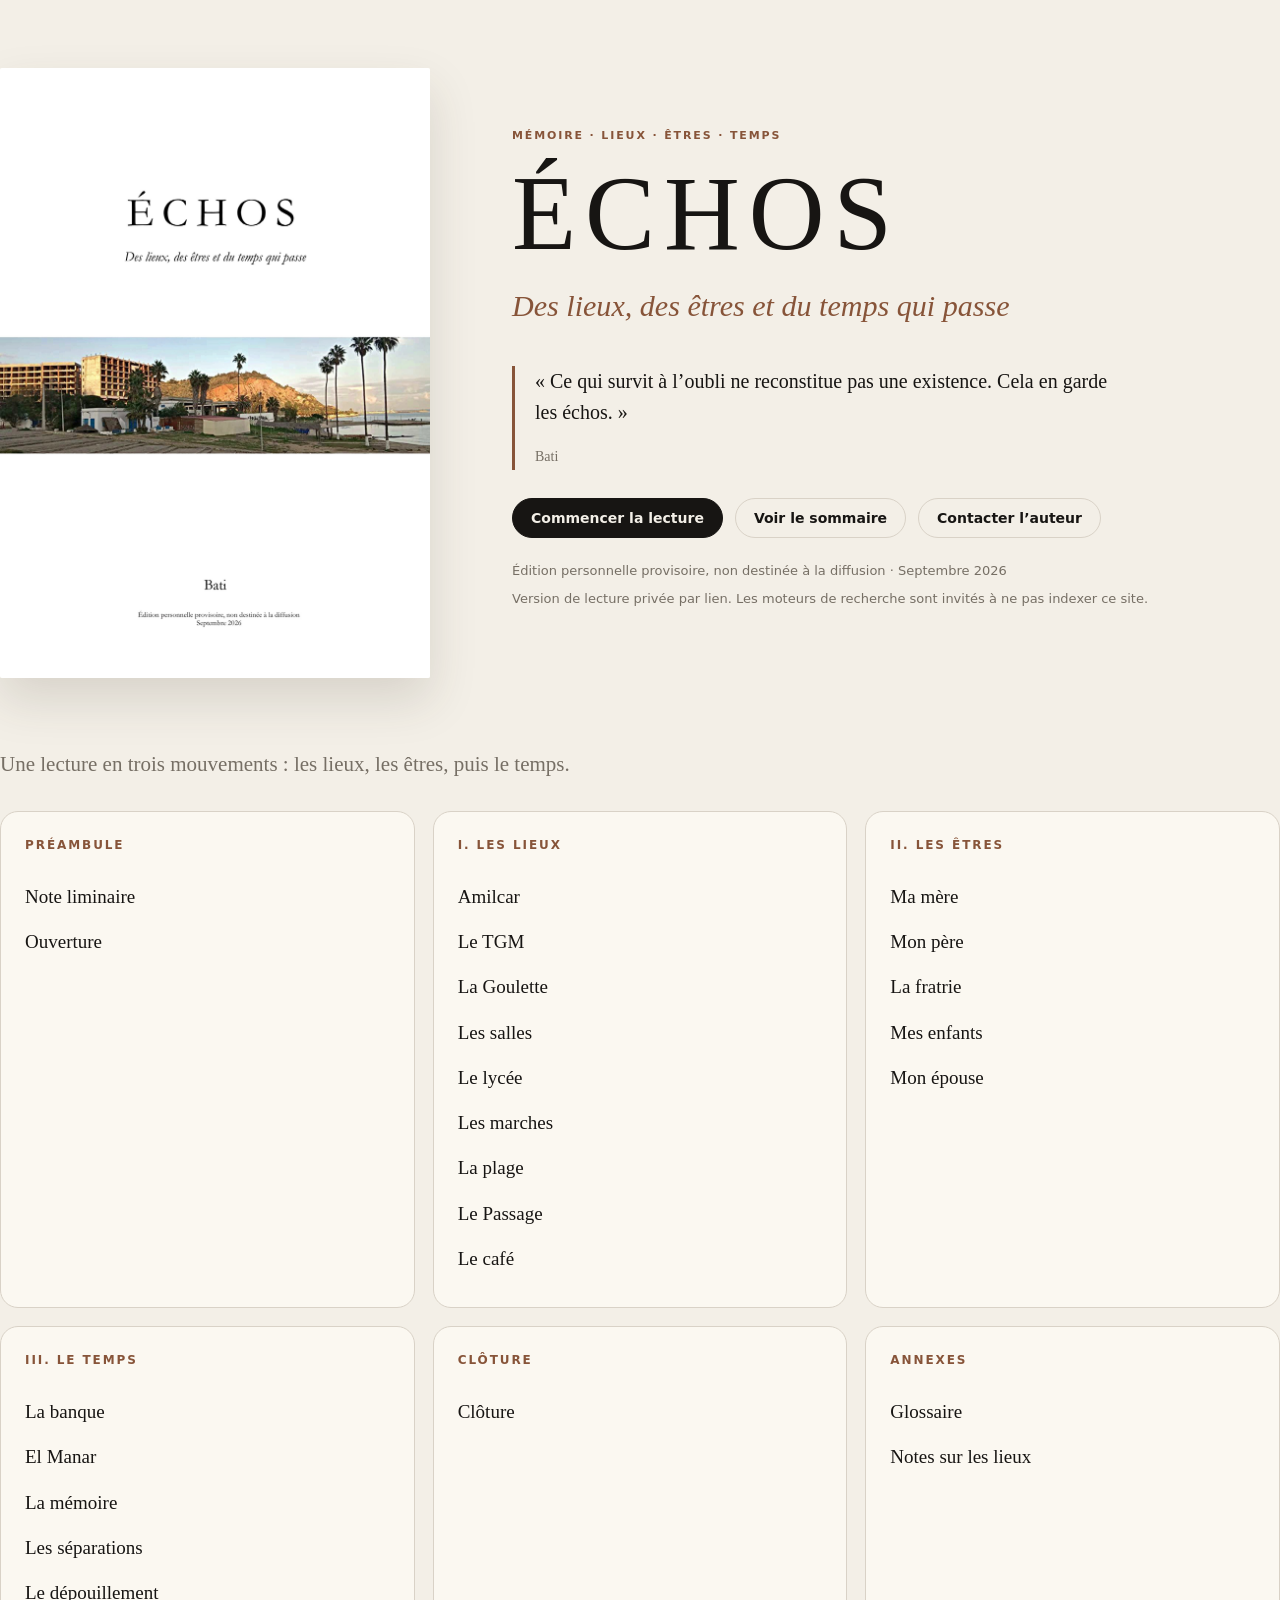
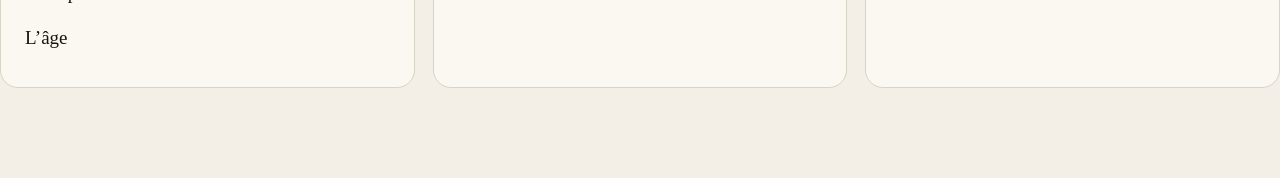
==== index.html @ 73d25e10 "Update index.html" ====
<!doctype html>
<html lang="fr">
<head>
  <meta charset="utf-8">
  <meta name="viewport" content="width=device-width,initial-scale=1">
  <meta name="description" content="ÉCHOS — Des lieux, des êtres et du temps qui passe.">
  <meta name="theme-color" content="#f3efe6">
  <title>ÉCHOS — Des lieux, des êtres et du temps qui passe</title>
  <link rel="stylesheet" href="style.css">
</head>
<body>
  <header class="topbar">
    <button id="menuBtn" class="menu-button" aria-label="Ouvrir le sommaire"><span>☰</span></button>
    <button id="brandBtn" class="brand" aria-label="Retour à l’accueil">
      <span class="brand-mark">É</span>
      <span class="brand-word">ÉCHOS</span>
    </button>
    <div class="current-title" id="currentTitle">ÉCHOS</div>
    <div class="top-actions">
      <button id="searchBtn" class="tool-btn" title="Rechercher" aria-label="Rechercher">⌕</button>
      <button id="themeBtn" class="tool-btn" title="Changer de thème" aria-label="Changer de thème">◐</button>
      <button id="textMinus" class="tool-btn" title="Réduire le texte" aria-label="Réduire le texte">A−</button>
      <button id="textPlus" class="tool-btn" title="Agrandir le texte" aria-label="Agrandir le texte">A+</button>
    </div>
  </header>

  <div class="progress"><div id="progressBar"></div></div>

  <aside id="sidebar" class="sidebar" aria-label="Sommaire">
    <div class="sidebar-head">
      <div>
        <div class="eyebrow">LECTURE</div>
        <h2>Sommaire</h2>
      </div>
      <button id="closeMenu" class="icon-btn" aria-label="Fermer le sommaire">×</button>
    </div>
    <div id="toc" class="toc"></div>
    <div class="sidebar-foot">Édition personnelle provisoire<br>Septembre 2026</div>
  </aside>
  <div id="backdrop" class="backdrop hidden"></div>

  <main id="app" class="app-shell">
    <section id="homeView" class="home-view">
      <div class="hero">
        <div class="hero-cover-wrap">
          <img src="assets/cover.jpg" class="hero-cover" alt="Couverture originale d’ÉCHOS, avec les palmiers d’Amilcar et l’ancien hôtel">
        </div>
        <div class="hero-copy">
          <div class="eyebrow">MÉMOIRE · LIEUX · ÊTRES · TEMPS</div>
          <h1>ÉCHOS</h1>
          <div class="subtitle">Des lieux, des êtres et du temps qui passe</div>
          <div class="quote"><span class="quote-bar"></span><div><p id="heroQuote"></p><div class="quote-author">Bati</div></div></div>

          <div class="home-actions">
            <button id="resumeBtn" class="primary-btn">Commencer la lecture</button>
            <button id="tocHomeBtn" class="secondary-btn">Voir le sommaire</button>
            <button class="secondary-btn" onclick="window.location.href='contact.html'">Contacter l’auteur</button>
          </div>

          <p class="edition-note">Édition personnelle provisoire, non destinée à la diffusion · Septembre 2026</p>
          <p class="privacy-note">Version de lecture privée par lien. Les moteurs de recherche sont invités à ne pas indexer ce site.</p>
        </div>
      </div>

      <section class="toc-grid-section">
        <div class="toc-grid-lede">Une lecture en trois mouvements : les lieux, les êtres, puis le temps.</div>
        <div id="tocGrid" class="toc-grid"></div>
      </section>
    </section>

    <section id="chapterView" class="chapter-view hidden">
      <div class="chapter-column">
        <div class="section-label" id="chapterSection"></div>
        <h1 id="chapterTitle"></h1>
        <div class="reading-meta" id="chapterMeta"></div>
        <article id="chapterText" class="chapter-text"></article>
        <div class="chapter-nav">
          <button id="prevBtn" class="nav-card"><span class="nav-label">← PRÉCÉDENT</span><strong id="prevTitle">—</strong></button>
          <button id="nextBtn" class="nav-card nav-card-next"><span class="nav-label">SUIVANT →</span><strong id="nextTitle">—</strong></button>
        </div>
        <footer class="reader-footer">ÉCHOS · Bati · Septembre 2026</footer>
      </div>
    </section>

    <section id="searchView" class="search-view hidden">
      <div class="chapter-column narrow">
        <div class="section-label">RECHERCHE</div>
        <h1>Dans le manuscrit</h1>
        <input id="searchInput" class="search-input" type="search" placeholder="Chercher un mot ou une expression…" autocomplete="off">
        <div id="searchCount" class="search-count"></div>
        <div id="searchResults" class="search-results"></div>
      </div>
    </section>
  </main>

  <script src="app.js"></script>
</body>
</html>
---- style.css ----
:root{
  --bg:#f3efe7;
  --paper:#fbf8f1;
  --paper-2:#f8f5ee;
  --text:#171513;
  --muted:#766f65;
  --line:#d9d2c7;
  --soft:#e8e1d7;
  --accent:#875439;
  --max:1605px;
  --reader:850px;
  --size:20px;
}
html[data-theme="sepia"]{
  --bg:#eee2cf; --paper:#faf0de; --paper-2:#f5ead8; --text:#30261d; --muted:#736253; --line:#d7c4ad; --soft:#e8d9c2; --accent:#875439;
}
html[data-theme="dark"]{
  --bg:#11100f; --paper:#171615; --paper-2:#1b1918; --text:#eee8df; --muted:#aaa197; --line:#393531; --soft:#2b2825; --accent:#c78f68;
}
*{box-sizing:border-box}
html{scroll-behavior:smooth}
body{margin:0;background:var(--bg);color:var(--text);font-family:Georgia,"Times New Roman",serif;line-height:1.75}
button,input{font:inherit}
button{color:inherit}
.hidden{display:none!important}
.home-mode .topbar,.home-mode .progress{display:none}
.topbar{
  position:sticky;top:0;z-index:70;height:57px;display:grid;grid-template-columns:270px 1fr 270px;
  align-items:center;padding:0 18px;background:color-mix(in srgb,var(--bg) 95%, transparent);
  border-bottom:1px solid var(--line);backdrop-filter:blur(10px)
}
.menu-button{display:none;border:0;background:transparent;cursor:pointer;font:18px/1 system-ui}
.brand{justify-self:start;display:flex;align-items:center;gap:12px;background:none;border:0;padding:0;cursor:pointer}
.brand-mark{font-size:24px;font-weight:700;line-height:1}
.brand-word{font:700 13px/1 system-ui,sans-serif;letter-spacing:.22em}
.current-title{justify-self:center;font:500 12px/1.2 system-ui,sans-serif;color:var(--muted)}
.top-actions{justify-self:end;display:flex;gap:7px}
.tool-btn,.icon-btn{height:34px;min-width:34px;border:1px solid var(--line);background:transparent;border-radius:7px;cursor:pointer}
.tool-btn{padding:0 9px;font:500 13px system-ui,sans-serif}
.progress{position:sticky;top:57px;height:2px;z-index:68;background:transparent}
.progress div{height:100%;width:0;background:var(--accent);transition:width .15s ease}
.app-shell{min-height:calc(100vh - 59px)}
.home-view{max-width:var(--max);margin:0 auto;padding:28px 0 90px}
.hero{display:grid;grid-template-columns:430px minmax(0,1fr);gap:82px;align-items:center;min-height:690px}
.hero-cover-wrap{width:100%;max-width:430px;justify-self:start;box-shadow:0 22px 48px rgba(61,51,39,.15);background:var(--paper);border-radius:2px;overflow:hidden}
.hero-cover{display:block;width:100%;height:auto}
.hero-copy{max-width:780px}
.eyebrow,.section-label,.nav-label{
  font:600 11px/1.2 system-ui,sans-serif;letter-spacing:.17em;color:var(--accent);text-transform:uppercase
}
.hero h1{font-size:clamp(82px,8.2vw,128px);font-weight:500;letter-spacing:.085em;line-height:.85;margin:26px 0 22px}
.subtitle{font-size:clamp(26px,2.35vw,38px);font-style:italic;color:var(--accent);margin-bottom:34px;max-width:820px}
.quote{display:grid;grid-template-columns:3px 1fr;gap:20px;max-width:620px;margin-bottom:28px}
.quote-bar{background:var(--accent);display:block}
.quote p{font-size:20px;line-height:1.55;margin:0 0 17px}
.quote-author{font-size:14px;color:var(--muted)}
.home-actions{display:flex;gap:12px;align-items:center;margin:10px 0 23px}
.primary-btn,.secondary-btn{cursor:pointer;border-radius:999px;padding:11px 18px;border:1px solid var(--line);font:600 14px system-ui,sans-serif}
.primary-btn{background:var(--text);color:var(--bg);border-color:var(--text)}
.secondary-btn{background:transparent;color:var(--text)}
.edition-note,.privacy-note{font:13px/1.6 system-ui,sans-serif;color:var(--muted);margin:7px 0}
.toc-grid-section{margin-top:28px}
.toc-grid-lede{font-size:21px;color:var(--muted);margin:0 0 28px}
.toc-grid{display:grid;grid-template-columns:repeat(3,1fr);gap:18px}
.toc-card{background:var(--paper);border:1px solid var(--line);border-radius:18px;padding:26px 24px;min-height:210px}
.toc-card-title{font:700 12px system-ui,sans-serif;letter-spacing:.16em;color:var(--accent);text-transform:uppercase;margin-bottom:22px}
.toc-card button{display:block;border:0;background:none;padding:6px 0;color:var(--text);font-size:19px;cursor:pointer;text-align:left}
.toc-card button:hover{text-decoration:underline;text-underline-offset:4px}
.sidebar{display:none;position:fixed;left:0;top:57px;bottom:0;width:282px;background:var(--paper);border-right:1px solid var(--line);z-index:60;overflow:hidden}.sidebar.reading-open{display:block}
.sidebar-head{display:none}
.toc{height:100%;overflow:auto;padding:20px 11px 35px}
.toc-group{padding:13px 12px 7px;font:600 10px system-ui,sans-serif;letter-spacing:.15em;color:var(--accent);text-transform:uppercase}
.toc button{width:100%;display:block;border:0;background:transparent;text-align:left;padding:9px 11px;border-radius:11px;cursor:pointer;font:15px/1.25 system-ui,sans-serif;color:var(--muted)}
.toc button:hover,.toc button.active{background:var(--soft);color:var(--text);font-weight:600}
.sidebar-foot{position:absolute;bottom:0;left:0;right:0;padding:13px 20px;border-top:1px solid var(--line);background:var(--paper);font:11px/1.5 system-ui,sans-serif;color:var(--muted)}
.backdrop{position:fixed;inset:0;background:rgba(0,0,0,.35);z-index:55}
.chapter-view,.search-view{padding:84px 80px 95px clamp(110px,12vw,220px);margin-left:282px}
.chapter-column{max-width:860px;margin:0 auto}
.chapter-column.narrow{max-width:820px}
.chapter-view .section-label{margin-bottom:15px}
.chapter-view h1,.search-view h1{font-size:clamp(58px,6vw,82px);font-weight:500;line-height:1.0;margin:0 0 12px;letter-spacing:-.018em}
.reading-meta{font:12px system-ui,sans-serif;color:var(--muted);margin:0 0 44px}
.chapter-text{font-size:var(--size);line-height:1.78}
.chapter-text p{margin:0 0 1.55em}
.chapter-image{margin:0 0 42px;}
.chapter-image img{display:block;width:100%;height:auto;max-height:520px;object-fit:cover;border-radius:14px;border:1px solid var(--line);box-shadow:0 16px 40px rgba(0,0,0,.07)}
.chapter-image figcaption{margin-top:10px;font:11px/1.5 system-ui,sans-serif;color:var(--muted);text-align:right}
.chapter-text p:first-child::first-letter{float:left;font-size:4.2em;line-height:.8;padding:0 8px 0 0;color:var(--accent)}
.chapter-text p:last-child{margin-bottom:0}
.chapter-nav{display:grid;grid-template-columns:1fr 1fr;gap:16px;margin-top:80px}
.nav-card{min-height:94px;text-align:left;padding:18px 20px;border:1px solid var(--line);background:var(--paper);border-radius:17px;cursor:pointer}
.nav-card-next{text-align:right}
.nav-card strong{display:block;font-weight:500;font-size:18px;margin-top:7px}
.nav-label{font-size:10px}
.nav-card:disabled{opacity:.35;cursor:default}
.reader-footer{text-align:center;margin-top:58px;font:11px system-ui,sans-serif;color:var(--muted)}
.search-input{width:100%;padding:15px 16px;border:1px solid var(--line);background:var(--paper);color:var(--text);border-radius:12px;outline:0;font-size:17px}
.search-input:focus{border-color:var(--accent)}
.search-count{margin:13px 0 17px;font:12px system-ui,sans-serif;color:var(--muted)}
.search-results{display:grid;gap:10px}
.result{border:1px solid var(--line);background:var(--paper);border-radius:13px;padding:17px 18px;cursor:pointer}
.result:hover{background:var(--soft)}
.result-title{font-size:16px;font-weight:700}
.result-snippet{font-size:14px;color:var(--muted);margin-top:5px;line-height:1.55}
mark{background:none;color:var(--accent);text-decoration:underline;text-underline-offset:3px}
@media(max-width:1100px){
  .topbar{grid-template-columns:190px 1fr 250px}
  .hero{grid-template-columns:350px minmax(0,1fr);gap:55px}.hero-cover-wrap{max-width:350px}
  .hero-copy{max-width:620px}
  .chapter-view,.search-view{margin-left:245px;padding-left:70px;padding-right:40px}
  .sidebar{width:245px}
}
@media(max-width:820px){
  .topbar{grid-template-columns:40px 1fr auto;height:54px;padding:0 12px}
  .menu-button{display:block}
  .brand{justify-self:center}
  .current-title{display:none}
  .top-actions{gap:4px}
  .tool-btn{min-width:31px;padding:0 7px}
  .sidebar{display:none!important;top:54px;width:min(320px,88vw);transform:translateX(-105%);transition:transform .22s ease;box-shadow:12px 0 30px rgba(0,0,0,.14)}
  .sidebar.open{display:block!important;transform:translateX(0)}
  .sidebar.reading-open{display:none!important}
  .sidebar-head{display:flex;justify-content:space-between;align-items:flex-start;padding:20px 20px 14px;border-bottom:1px solid var(--line)}
  .sidebar-head h2{font-size:25px;margin:4px 0 0}
  .sidebar .toc{height:calc(100% - 125px)}
  .sidebar-foot{display:block}
  .chapter-view,.search-view{margin-left:0;padding:56px 18px 80px}
  .home-view{padding:24px 18px 75px}
  .hero{gap:34px}
  .hero{grid-template-columns:1fr;gap:38px;min-height:0}
  .hero-cover-wrap{max-width:430px}
  .hero-copy{max-width:none}
  .hero h1{font-size:76px}
  .subtitle{font-size:27px}
  .toc-grid{grid-template-columns:1fr}
}
@media print{
  .topbar,.sidebar,.progress,.chapter-nav,.home-view,.search-view{display:none!important}
  .chapter-view{margin-left:0;padding:0}
  .chapter-column{max-width:none}
  .chapter-text{font-size:12pt}
}


/* Lecture ÉCHOS : pas de photos dans les chapitres. */
.chapter-text img,
.chapter-text figure {
  display: none !important;
}
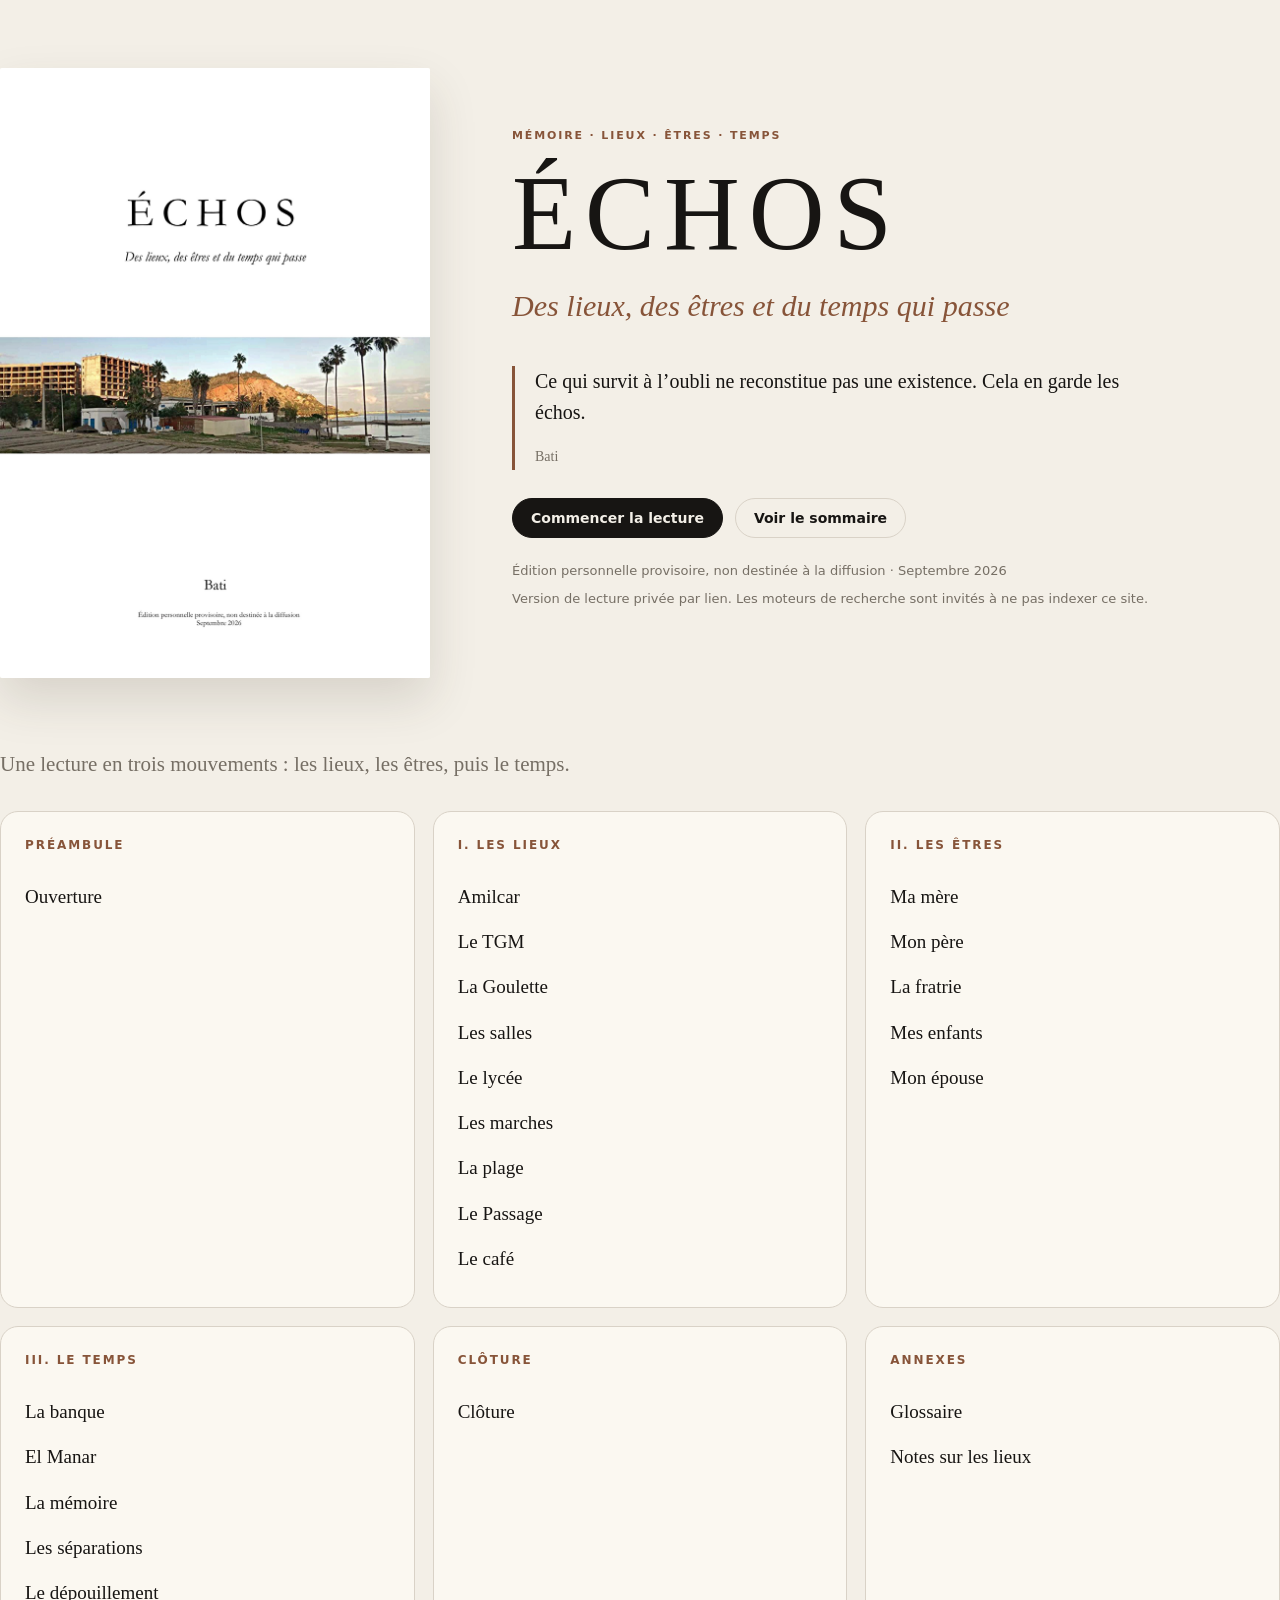
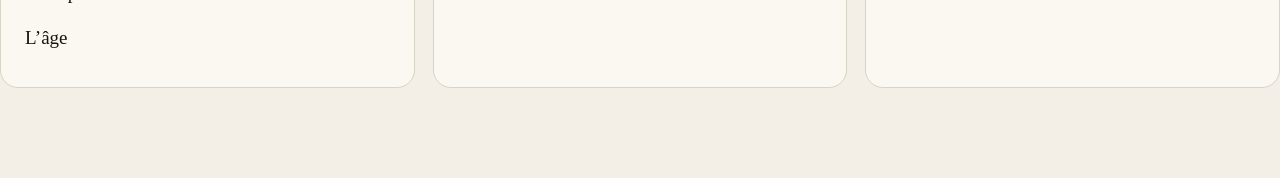
==== commit 9b9d2029: "Update index.html" ====
--- a/index.html
+++ b/index.html
@@ -11,11 +11,14 @@
 <body>
   <header class="topbar">
     <button id="menuBtn" class="menu-button" aria-label="Ouvrir le sommaire"><span>☰</span></button>
+
     <button id="brandBtn" class="brand" aria-label="Retour à l’accueil">
       <span class="brand-mark">É</span>
       <span class="brand-word">ÉCHOS</span>
     </button>
+
     <div class="current-title" id="currentTitle">ÉCHOS</div>
+
     <div class="top-actions">
       <button id="searchBtn" class="tool-btn" title="Rechercher" aria-label="Rechercher">⌕</button>
       <button id="themeBtn" class="tool-btn" title="Changer de thème" aria-label="Changer de thème">◐</button>
@@ -24,7 +27,9 @@
     </div>
   </header>
 
-  <div class="progress"><div id="progressBar"></div></div>
+  <div class="progress">
+    <div id="progressBar"></div>
+  </div>
 
   <aside id="sidebar" class="sidebar" aria-label="Sommaire">
     <div class="sidebar-head">
@@ -32,65 +37,139 @@
         <div class="eyebrow">LECTURE</div>
         <h2>Sommaire</h2>
       </div>
+
       <button id="closeMenu" class="icon-btn" aria-label="Fermer le sommaire">×</button>
     </div>
+
     <div id="toc" class="toc"></div>
-    <div class="sidebar-foot">Édition personnelle provisoire<br>Septembre 2026</div>
+
+    <div class="sidebar-foot">
+      Édition personnelle provisoire<br>
+      Septembre 2026
+    </div>
   </aside>
+
   <div id="backdrop" class="backdrop hidden"></div>
 
   <main id="app" class="app-shell">
+
     <section id="homeView" class="home-view">
       <div class="hero">
+
         <div class="hero-cover-wrap">
-          <img src="assets/cover.jpg" class="hero-cover" alt="Couverture originale d’ÉCHOS, avec les palmiers d’Amilcar et l’ancien hôtel">
+          <img
+            src="assets/cover.jpg"
+            class="hero-cover"
+            alt="Couverture originale d’ÉCHOS, avec les palmiers d’Amilcar et l’ancien hôtel"
+          >
         </div>
+
         <div class="hero-copy">
-          <div class="eyebrow">MÉMOIRE · LIEUX · ÊTRES · TEMPS</div>
+
+          <div class="eyebrow">
+            MÉMOIRE · LIEUX · ÊTRES · TEMPS
+          </div>
+
           <h1>ÉCHOS</h1>
-          <div class="subtitle">Des lieux, des êtres et du temps qui passe</div>
-          <div class="quote"><span class="quote-bar"></span><div><p id="heroQuote"></p><div class="quote-author">Bati</div></div></div>
+
+          <div class="subtitle">
+            Des lieux, des êtres et du temps qui passe
+          </div>
+
+          <div class="quote">
+            <span class="quote-bar"></span>
+            <div>
+              <p id="heroQuote"></p>
+              <div class="quote-author">Bati</div>
+            </div>
+          </div>
 
           <div class="home-actions">
-            <button id="resumeBtn" class="primary-btn">Commencer la lecture</button>
-            <button id="tocHomeBtn" class="secondary-btn">Voir le sommaire</button>
-            <button class="secondary-btn" onclick="window.location.href='contact.html'">Contacter l’auteur</button>
+            <button id="resumeBtn" class="primary-btn">
+              Commencer la lecture
+            </button>
+
+            <button id="tocHomeBtn" class="secondary-btn">
+              Voir le sommaire
+            </button>
           </div>
 
-          <p class="edition-note">Édition personnelle provisoire, non destinée à la diffusion · Septembre 2026</p>
-          <p class="privacy-note">Version de lecture privée par lien. Les moteurs de recherche sont invités à ne pas indexer ce site.</p>
+          <p class="edition-note">
+            Édition personnelle provisoire, non destinée à la diffusion · Septembre 2026
+          </p>
+
+          <p class="privacy-note">
+            Version de lecture privée par lien. Les moteurs de recherche sont invités à ne pas indexer ce site.
+          </p>
+
         </div>
       </div>
 
       <section class="toc-grid-section">
-        <div class="toc-grid-lede">Une lecture en trois mouvements : les lieux, les êtres, puis le temps.</div>
+        <div class="toc-grid-lede">
+          Une lecture en trois mouvements : les lieux, les êtres, puis le temps.
+        </div>
+
         <div id="tocGrid" class="toc-grid"></div>
       </section>
     </section>
 
+
     <section id="chapterView" class="chapter-view hidden">
       <div class="chapter-column">
+
         <div class="section-label" id="chapterSection"></div>
+
         <h1 id="chapterTitle"></h1>
+
         <div class="reading-meta" id="chapterMeta"></div>
+
         <article id="chapterText" class="chapter-text"></article>
+
         <div class="chapter-nav">
-          <button id="prevBtn" class="nav-card"><span class="nav-label">← PRÉCÉDENT</span><strong id="prevTitle">—</strong></button>
-          <button id="nextBtn" class="nav-card nav-card-next"><span class="nav-label">SUIVANT →</span><strong id="nextTitle">—</strong></button>
+
+          <button id="prevBtn" class="nav-card">
+            <span class="nav-label">← PRÉCÉDENT</span>
+            <strong id="prevTitle">—</strong>
+          </button>
+
+          <button id="nextBtn" class="nav-card nav-card-next">
+            <span class="nav-label">SUIVANT →</span>
+            <strong id="nextTitle">—</strong>
+          </button>
+
         </div>
-        <footer class="reader-footer">ÉCHOS · Bati · Septembre 2026</footer>
+
+        <footer class="reader-footer">
+          ÉCHOS · Bati · Septembre 2026
+        </footer>
+
       </div>
     </section>
 
+
     <section id="searchView" class="search-view hidden">
       <div class="chapter-column narrow">
+
         <div class="section-label">RECHERCHE</div>
+
         <h1>Dans le manuscrit</h1>
-        <input id="searchInput" class="search-input" type="search" placeholder="Chercher un mot ou une expression…" autocomplete="off">
+
+        <input
+          id="searchInput"
+          class="search-input"
+          type="search"
+          placeholder="Chercher un mot ou une expression…"
+          autocomplete="off"
+        >
+
         <div id="searchCount" class="search-count"></div>
+
         <div id="searchResults" class="search-results"></div>
+
       </div>
     </section>
+
   </main>
 
   <script src="app.js"></script>
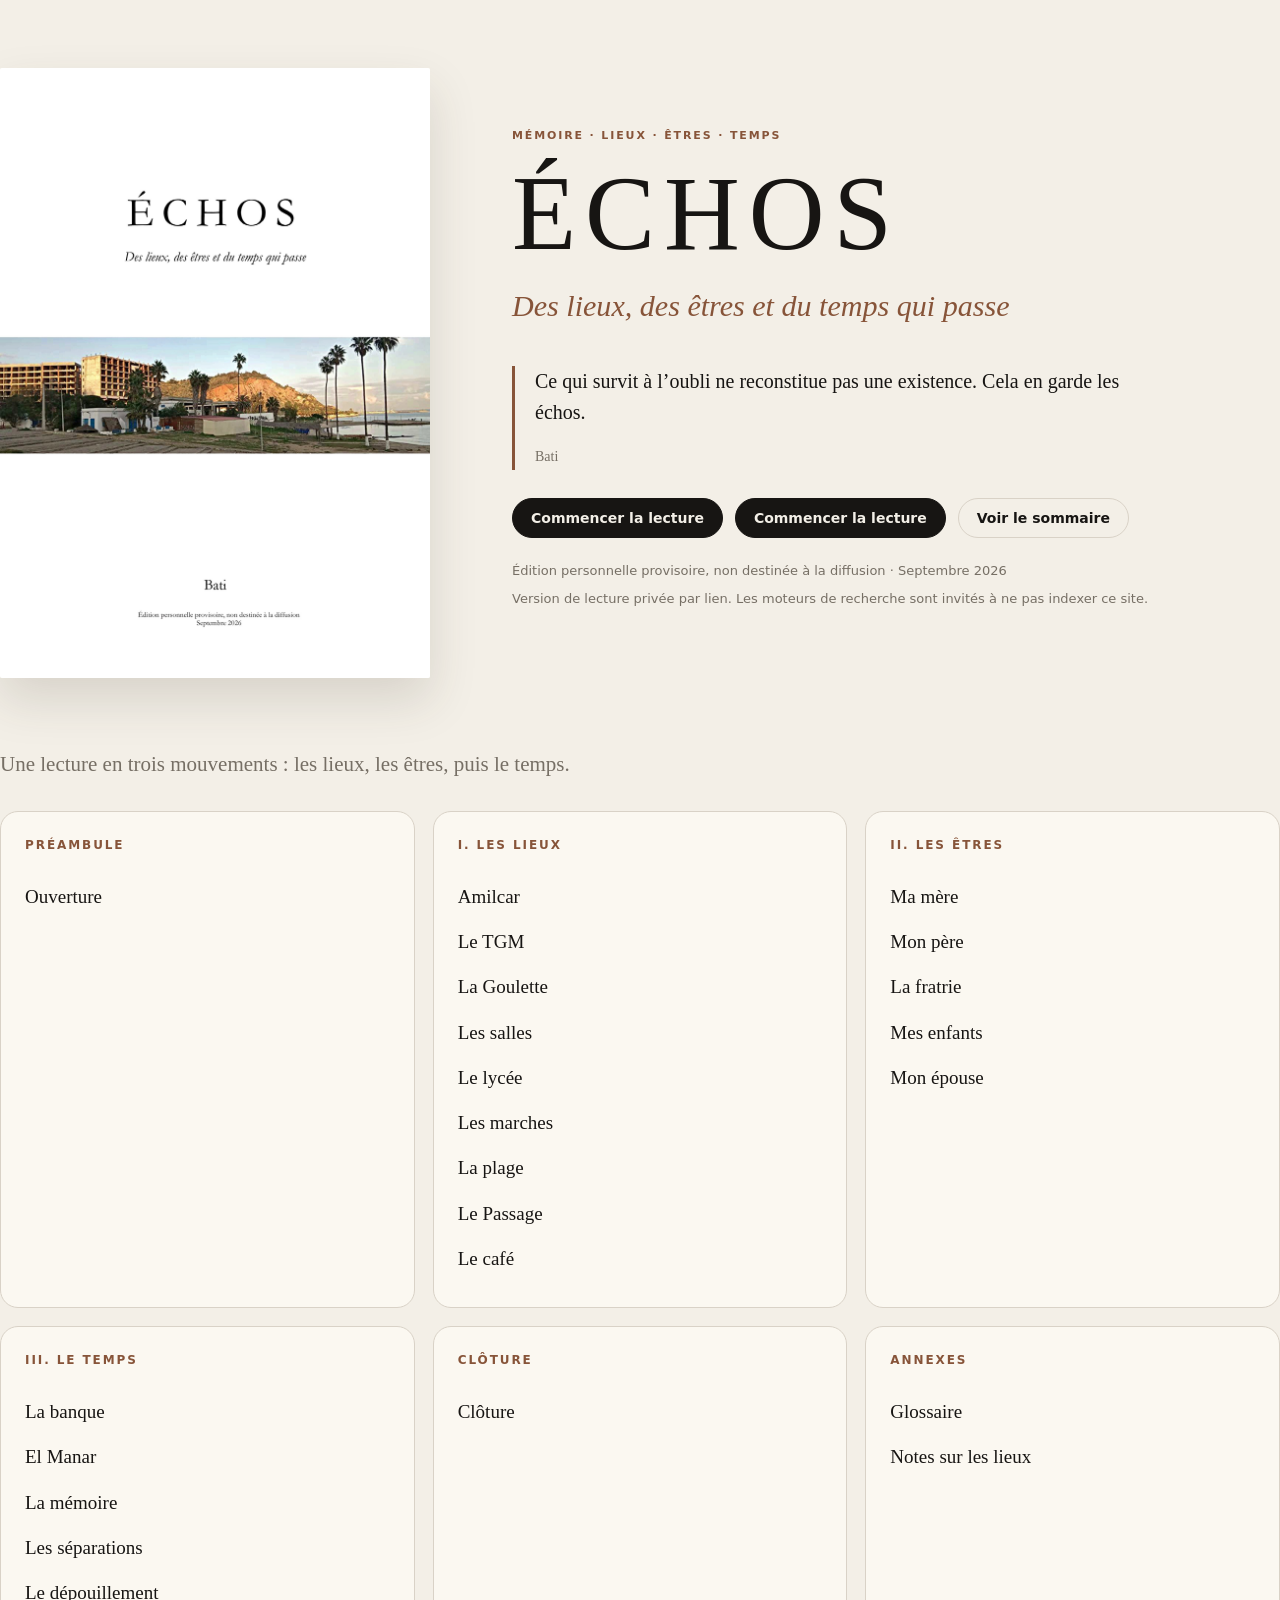
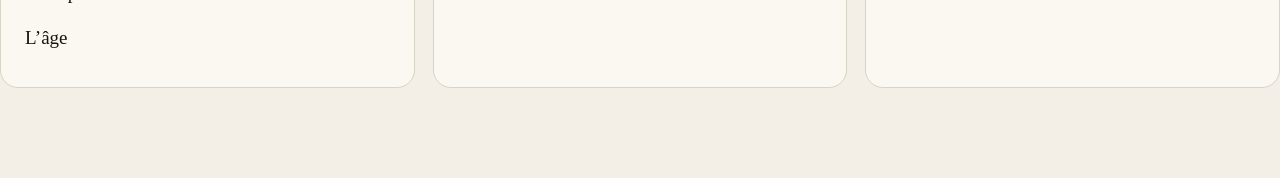
==== commit 052ad9de: "Update index.html" ====
--- a/index.html
+++ b/index.html
@@ -85,13 +85,23 @@
           </div>
 
           <div class="home-actions">
+
+            <button
+              id="startBtn"
+              class="primary-btn"
+              onclick="document.getElementById('resumeBtn').click()"
+            >
+              Commencer la lecture
+            </button>
+
             <button id="resumeBtn" class="primary-btn">
-              Commencer la lecture
+              Reprendre la lecture
             </button>
 
             <button id="tocHomeBtn" class="secondary-btn">
               Voir le sommaire
             </button>
+
           </div>
 
           <p class="edition-note">
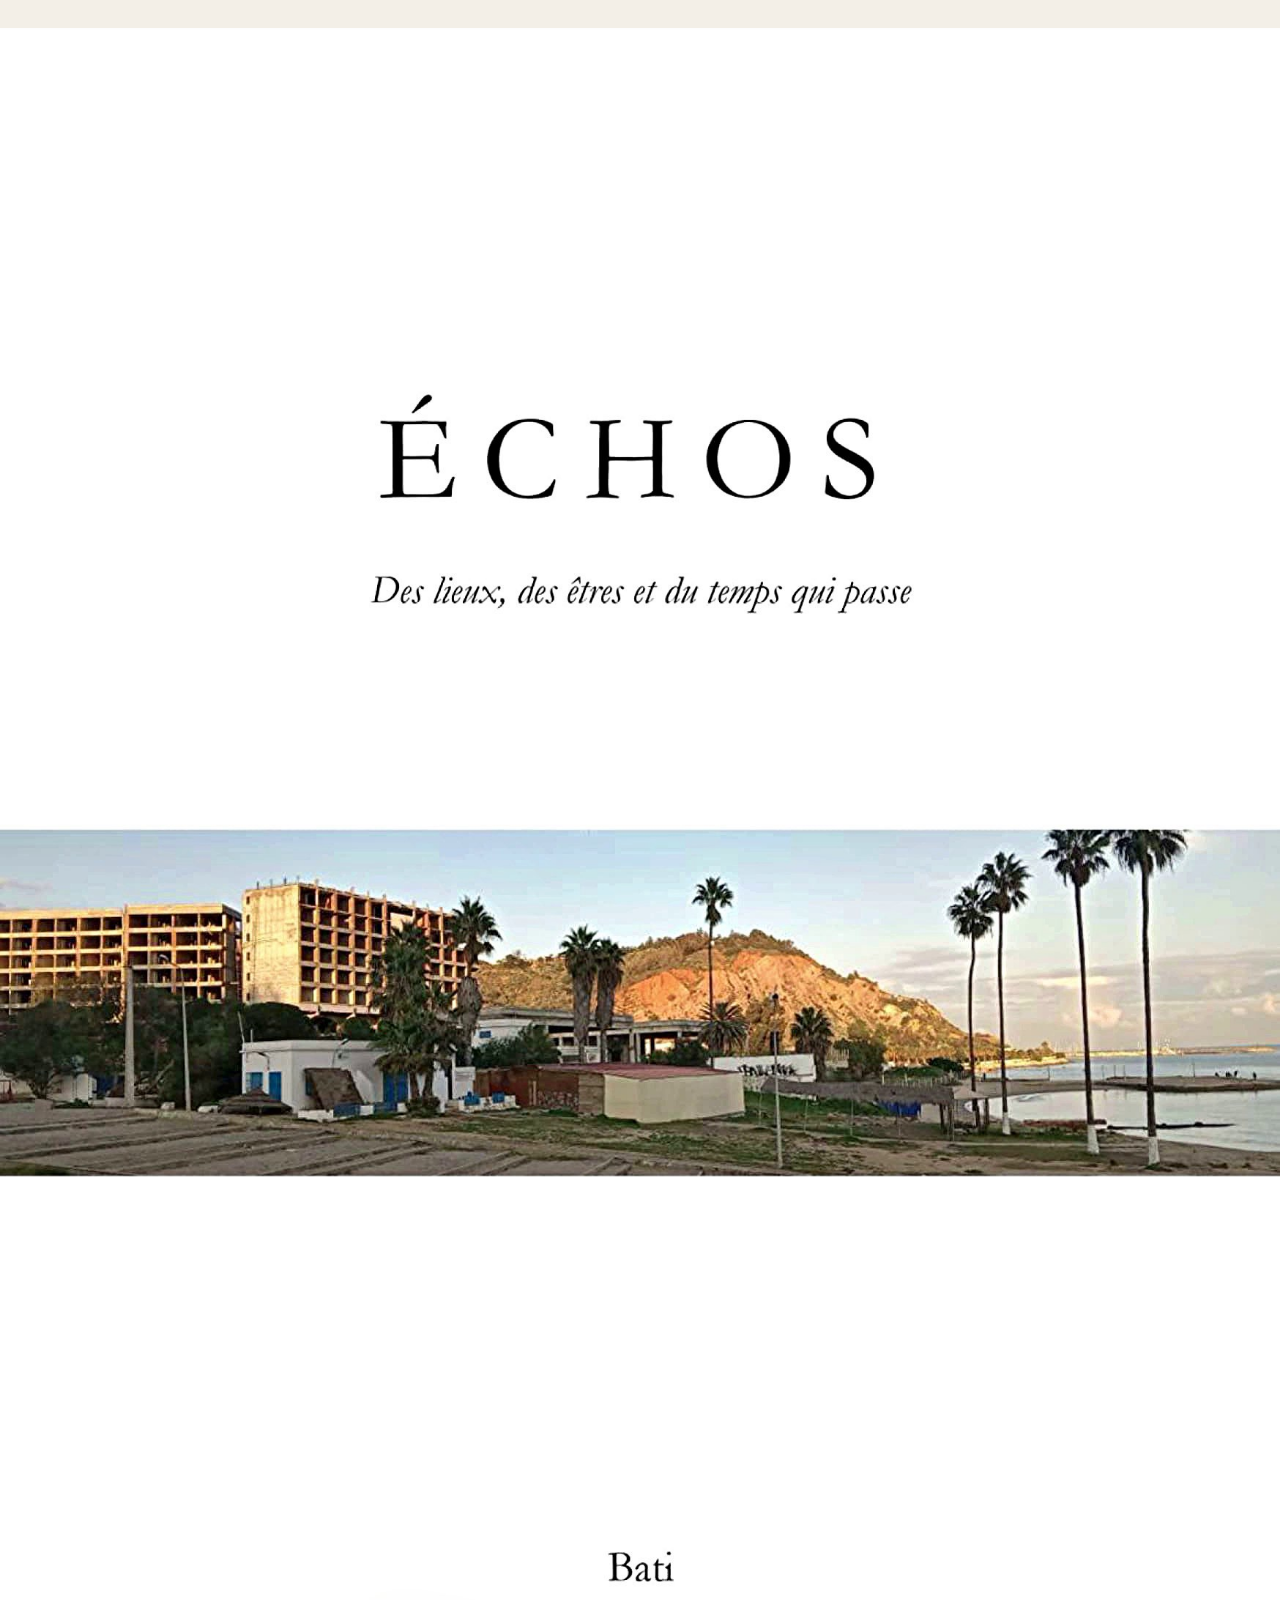
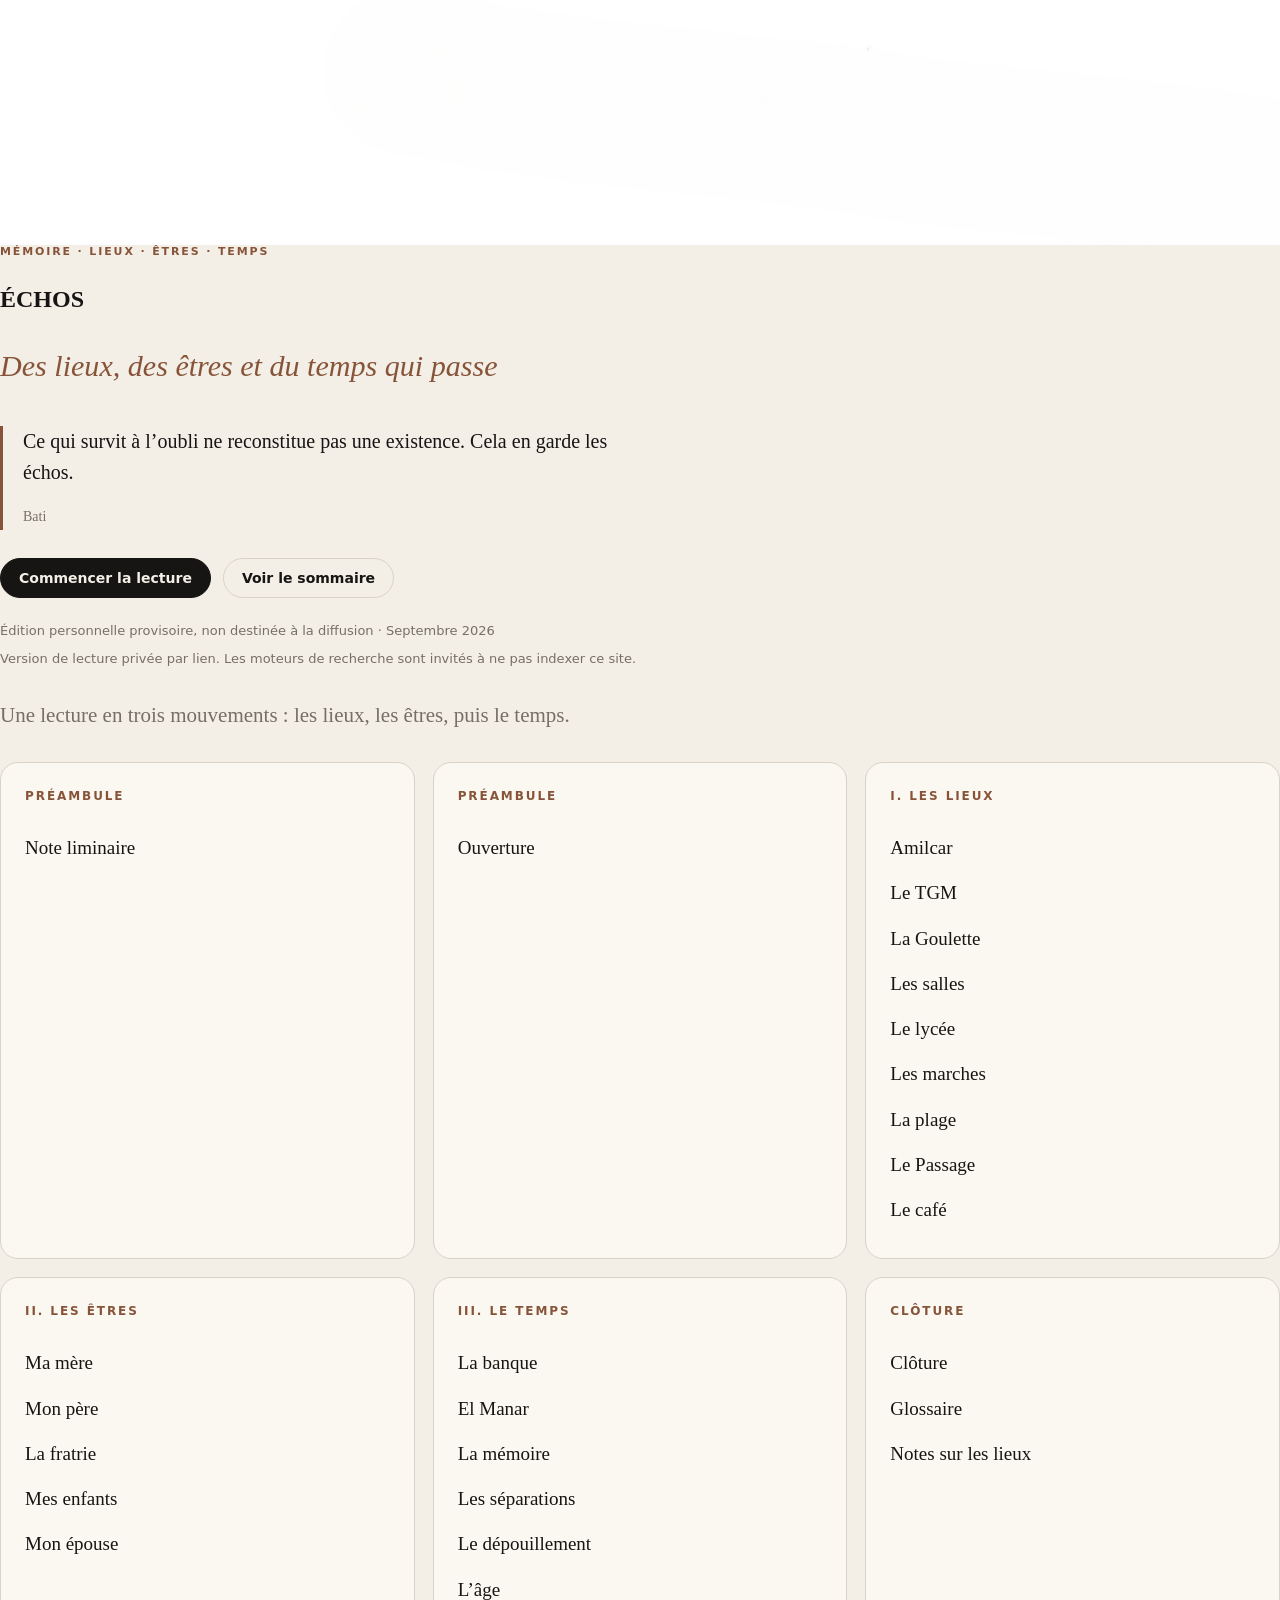
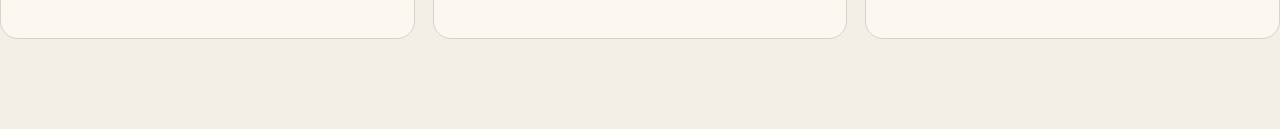
==== commit f201ede3: "Update index.html" ====
--- a/index.html
+++ b/index.html
@@ -4,16 +4,15 @@
   <meta charset="utf-8">
   <meta name="viewport" content="width=device-width,initial-scale=1">
   <meta name="description" content="ÉCHOS — Des lieux, des êtres et du temps qui passe.">
-  <meta name="theme-color" content="#f3efe6">
+  <meta name="theme-color" content="#f5f1e9">
   <title>ÉCHOS — Des lieux, des êtres et du temps qui passe</title>
   <link rel="stylesheet" href="style.css">
 </head>
 <body>
   <header class="topbar">
-    <button id="menuBtn" class="menu-button" aria-label="Ouvrir le sommaire"><span>☰</span></button>
+    <button id="menuBtn" class="menu-button" aria-label="Ouvrir le sommaire">☰</button>
 
     <button id="brandBtn" class="brand" aria-label="Retour à l’accueil">
-      <span class="brand-mark">É</span>
       <span class="brand-word">ÉCHOS</span>
     </button>
 
@@ -21,165 +20,97 @@
 
     <div class="top-actions">
       <button id="searchBtn" class="tool-btn" title="Rechercher" aria-label="Rechercher">⌕</button>
-      <button id="themeBtn" class="tool-btn" title="Changer de thème" aria-label="Changer de thème">◐</button>
       <button id="textMinus" class="tool-btn" title="Réduire le texte" aria-label="Réduire le texte">A−</button>
       <button id="textPlus" class="tool-btn" title="Agrandir le texte" aria-label="Agrandir le texte">A+</button>
+      <button id="themeBtn" class="tool-btn" title="Changer de thème" aria-label="Changer de thème">◐</button>
     </div>
   </header>
 
-  <div class="progress">
-    <div id="progressBar"></div>
-  </div>
+  <div class="progress"><div id="progressBar"></div></div>
 
   <aside id="sidebar" class="sidebar" aria-label="Sommaire">
     <div class="sidebar-head">
       <div>
-        <div class="eyebrow">LECTURE</div>
+        <div class="eyebrow">ÉCHOS</div>
         <h2>Sommaire</h2>
       </div>
-
       <button id="closeMenu" class="icon-btn" aria-label="Fermer le sommaire">×</button>
     </div>
-
     <div id="toc" class="toc"></div>
-
-    <div class="sidebar-foot">
-      Édition personnelle provisoire<br>
-      Septembre 2026
-    </div>
+    <div class="sidebar-foot">Édition personnelle provisoire<br>Septembre 2026</div>
   </aside>
 
   <div id="backdrop" class="backdrop hidden"></div>
 
   <main id="app" class="app-shell">
-
     <section id="homeView" class="home-view">
-      <div class="hero">
-
-        <div class="hero-cover-wrap">
-          <img
-            src="assets/cover.jpg"
-            class="hero-cover"
-            alt="Couverture originale d’ÉCHOS, avec les palmiers d’Amilcar et l’ancien hôtel"
-          >
+      <div class="home-inner">
+        <div class="home-cover-wrap">
+          <img src="assets/cover.jpg" class="hero-cover"
+               alt="Couverture originale d’ÉCHOS, avec les palmiers d’Amilcar et l’ancien hôtel">
         </div>
 
         <div class="hero-copy">
-
-          <div class="eyebrow">
-            MÉMOIRE · LIEUX · ÊTRES · TEMPS
-          </div>
-
+          <div class="eyebrow">MÉMOIRE · LIEUX · ÊTRES · TEMPS</div>
           <h1>ÉCHOS</h1>
-
-          <div class="subtitle">
-            Des lieux, des êtres et du temps qui passe
-          </div>
+          <div class="subtitle">Des lieux, des êtres et du temps qui passe</div>
 
           <div class="quote">
-            <span class="quote-bar"></span>
+            <span class="quote-bar" aria-hidden="true"></span>
             <div>
-              <p id="heroQuote"></p>
+              <p id="heroQuote">Ce qui survit à l’oubli ne reconstitue pas une existence. Cela en garde les échos.</p>
               <div class="quote-author">Bati</div>
             </div>
           </div>
 
           <div class="home-actions">
-
-            <button
-              id="startBtn"
-              class="primary-btn"
-              onclick="document.getElementById('resumeBtn').click()"
-            >
-              Commencer la lecture
-            </button>
-
-            <button id="resumeBtn" class="primary-btn">
-              Reprendre la lecture
-            </button>
-
-            <button id="tocHomeBtn" class="secondary-btn">
-              Voir le sommaire
-            </button>
-
+            <button id="resumeBtn" class="primary-btn">Commencer la lecture</button>
+            <button id="tocHomeBtn" class="secondary-btn">Voir le sommaire</button>
           </div>
 
-          <p class="edition-note">
-            Édition personnelle provisoire, non destinée à la diffusion · Septembre 2026
-          </p>
-
-          <p class="privacy-note">
-            Version de lecture privée par lien. Les moteurs de recherche sont invités à ne pas indexer ce site.
-          </p>
-
+          <p class="edition-note">Édition personnelle provisoire, non destinée à la diffusion · Septembre 2026</p>
+          <p class="privacy-note">Version de lecture privée par lien. Les moteurs de recherche sont invités à ne pas indexer ce site.</p>
         </div>
       </div>
 
       <section class="toc-grid-section">
-        <div class="toc-grid-lede">
-          Une lecture en trois mouvements : les lieux, les êtres, puis le temps.
-        </div>
-
+        <div class="toc-grid-lede">Une lecture en trois mouvements : les lieux, les êtres, puis le temps.</div>
         <div id="tocGrid" class="toc-grid"></div>
       </section>
     </section>
 
-
     <section id="chapterView" class="chapter-view hidden">
       <div class="chapter-column">
-
         <div class="section-label" id="chapterSection"></div>
-
         <h1 id="chapterTitle"></h1>
-
         <div class="reading-meta" id="chapterMeta"></div>
-
         <article id="chapterText" class="chapter-text"></article>
 
         <div class="chapter-nav">
-
           <button id="prevBtn" class="nav-card">
             <span class="nav-label">← PRÉCÉDENT</span>
             <strong id="prevTitle">—</strong>
           </button>
-
           <button id="nextBtn" class="nav-card nav-card-next">
             <span class="nav-label">SUIVANT →</span>
             <strong id="nextTitle">—</strong>
           </button>
-
         </div>
 
-        <footer class="reader-footer">
-          ÉCHOS · Bati · Septembre 2026
-        </footer>
-
+        <footer class="reader-footer">ÉCHOS · Bati · Septembre 2026</footer>
       </div>
     </section>
 
-
     <section id="searchView" class="search-view hidden">
       <div class="chapter-column narrow">
-
         <div class="section-label">RECHERCHE</div>
-
         <h1>Dans le manuscrit</h1>
-
-        <input
-          id="searchInput"
-          class="search-input"
-          type="search"
-          placeholder="Chercher un mot ou une expression…"
-          autocomplete="off"
-        >
-
+        <input id="searchInput" class="search-input" type="search"
+               placeholder="Chercher un mot ou une expression…" autocomplete="off">
         <div id="searchCount" class="search-count"></div>
-
         <div id="searchResults" class="search-results"></div>
-
       </div>
     </section>
-
   </main>
 
   <script src="app.js"></script>
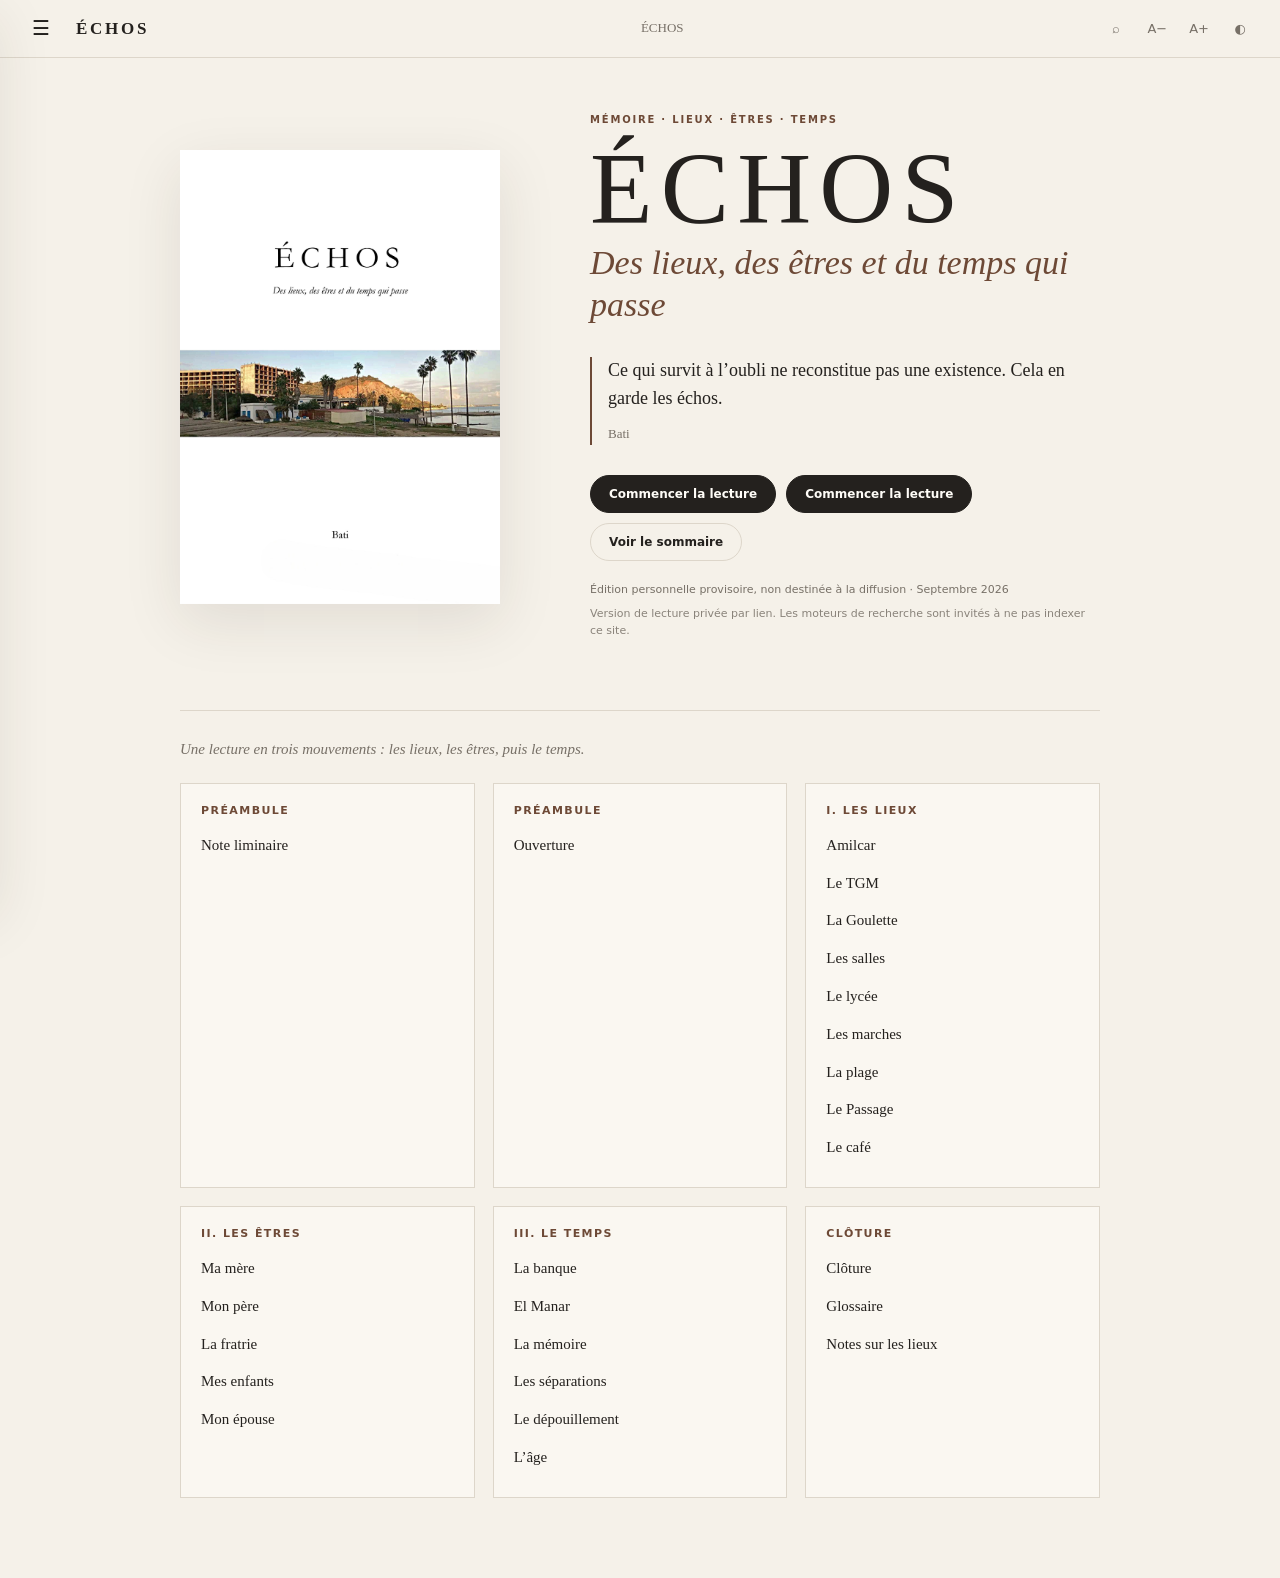
==== commit fbb830c8: "Update index.html" ====
--- a/index.html
+++ b/index.html
@@ -64,7 +64,8 @@
           </div>
 
           <div class="home-actions">
-            <button id="resumeBtn" class="primary-btn">Commencer la lecture</button>
+            <button id="startBtn" class="primary-btn" onclick="openChapter(0)">Commencer la lecture</button>
+            <button id="resumeBtn" class="primary-btn">Reprendre ma lecture</button>
             <button id="tocHomeBtn" class="secondary-btn">Voir le sommaire</button>
           </div>
 
--- a/style.css
+++ b/style.css
@@ -1,150 +1,447 @@
-
 :root{
-  --bg:#f3efe7;
-  --paper:#fbf8f1;
-  --paper-2:#f8f5ee;
-  --text:#171513;
-  --muted:#766f65;
-  --line:#d9d2c7;
-  --soft:#e8e1d7;
-  --accent:#875439;
-  --max:1605px;
-  --reader:850px;
+  --bg:#f5f1e9;
+  --paper:#fffdf8;
+  --text:#24211e;
+  --muted:#777067;
+  --line:#ddd6ca;
+  --accent:#6d4936;
+  --shadow:0 18px 55px rgba(49,42,32,.10);
   --size:20px;
 }
+
 html[data-theme="sepia"]{
-  --bg:#eee2cf; --paper:#faf0de; --paper-2:#f5ead8; --text:#30261d; --muted:#736253; --line:#d7c4ad; --soft:#e8d9c2; --accent:#875439;
+  --bg:#eee3cf;
+  --paper:#faf1df;
+  --text:#352a20;
+  --muted:#766555;
+  --line:#d4c0a7;
+  --accent:#69472f;
 }
 html[data-theme="dark"]{
-  --bg:#11100f; --paper:#171615; --paper-2:#1b1918; --text:#eee8df; --muted:#aaa197; --line:#393531; --soft:#2b2825; --accent:#c78f68;
-}
+  --bg:#121110;
+  --paper:#1b1917;
+  --text:#eee9e0;
+  --muted:#aaa39b;
+  --line:#3a3632;
+  --accent:#d8bda9;
+  --shadow:0 18px 60px rgba(0,0,0,.35);
+}
+
 *{box-sizing:border-box}
 html{scroll-behavior:smooth}
-body{margin:0;background:var(--bg);color:var(--text);font-family:Georgia,"Times New Roman",serif;line-height:1.75}
+body{
+  margin:0;
+  background:var(--bg);
+  color:var(--text);
+  font-family:Georgia,"Times New Roman",serif;
+  line-height:1.72;
+}
 button,input{font:inherit}
 button{color:inherit}
 .hidden{display:none!important}
-.home-mode .topbar,.home-mode .progress{display:none}
+
+/* Barre très discrète : pensée pour ne pas gêner la lecture */
 .topbar{
-  position:sticky;top:0;z-index:70;height:57px;display:grid;grid-template-columns:270px 1fr 270px;
-  align-items:center;padding:0 18px;background:color-mix(in srgb,var(--bg) 95%, transparent);
-  border-bottom:1px solid var(--line);backdrop-filter:blur(10px)
-}
-.menu-button{display:none;border:0;background:transparent;cursor:pointer;font:18px/1 system-ui}
-.brand{justify-self:start;display:flex;align-items:center;gap:12px;background:none;border:0;padding:0;cursor:pointer}
-.brand-mark{font-size:24px;font-weight:700;line-height:1}
-.brand-word{font:700 13px/1 system-ui,sans-serif;letter-spacing:.22em}
-.current-title{justify-self:center;font:500 12px/1.2 system-ui,sans-serif;color:var(--muted)}
-.top-actions{justify-self:end;display:flex;gap:7px}
-.tool-btn,.icon-btn{height:34px;min-width:34px;border:1px solid var(--line);background:transparent;border-radius:7px;cursor:pointer}
-.tool-btn{padding:0 9px;font:500 13px system-ui,sans-serif}
-.progress{position:sticky;top:57px;height:2px;z-index:68;background:transparent}
-.progress div{height:100%;width:0;background:var(--accent);transition:width .15s ease}
-.app-shell{min-height:calc(100vh - 59px)}
-.home-view{max-width:var(--max);margin:0 auto;padding:28px 0 90px}
-.hero{display:grid;grid-template-columns:430px minmax(0,1fr);gap:82px;align-items:center;min-height:690px}
-.hero-cover-wrap{width:100%;max-width:430px;justify-self:start;box-shadow:0 22px 48px rgba(61,51,39,.15);background:var(--paper);border-radius:2px;overflow:hidden}
-.hero-cover{display:block;width:100%;height:auto}
-.hero-copy{max-width:780px}
-.eyebrow,.section-label,.nav-label{
-  font:600 11px/1.2 system-ui,sans-serif;letter-spacing:.17em;color:var(--accent);text-transform:uppercase
-}
-.hero h1{font-size:clamp(82px,8.2vw,128px);font-weight:500;letter-spacing:.085em;line-height:.85;margin:26px 0 22px}
-.subtitle{font-size:clamp(26px,2.35vw,38px);font-style:italic;color:var(--accent);margin-bottom:34px;max-width:820px}
-.quote{display:grid;grid-template-columns:3px 1fr;gap:20px;max-width:620px;margin-bottom:28px}
-.quote-bar{background:var(--accent);display:block}
-.quote p{font-size:20px;line-height:1.55;margin:0 0 17px}
-.quote-author{font-size:14px;color:var(--muted)}
-.home-actions{display:flex;gap:12px;align-items:center;margin:10px 0 23px}
-.primary-btn,.secondary-btn{cursor:pointer;border-radius:999px;padding:11px 18px;border:1px solid var(--line);font:600 14px system-ui,sans-serif}
-.primary-btn{background:var(--text);color:var(--bg);border-color:var(--text)}
-.secondary-btn{background:transparent;color:var(--text)}
-.edition-note,.privacy-note{font:13px/1.6 system-ui,sans-serif;color:var(--muted);margin:7px 0}
-.toc-grid-section{margin-top:28px}
-.toc-grid-lede{font-size:21px;color:var(--muted);margin:0 0 28px}
-.toc-grid{display:grid;grid-template-columns:repeat(3,1fr);gap:18px}
-.toc-card{background:var(--paper);border:1px solid var(--line);border-radius:18px;padding:26px 24px;min-height:210px}
-.toc-card-title{font:700 12px system-ui,sans-serif;letter-spacing:.16em;color:var(--accent);text-transform:uppercase;margin-bottom:22px}
-.toc-card button{display:block;border:0;background:none;padding:6px 0;color:var(--text);font-size:19px;cursor:pointer;text-align:left}
+  position:sticky;
+  top:0;
+  z-index:30;
+  min-height:58px;
+  display:grid;
+  grid-template-columns:44px 150px 1fr auto;
+  align-items:center;
+  gap:10px;
+  padding:0 22px;
+  background:color-mix(in srgb,var(--bg) 94%,transparent);
+  border-bottom:1px solid var(--line);
+  backdrop-filter:blur(12px);
+}
+.menu-button,.brand,.icon-btn,.tool-btn{
+  border:0;
+  background:transparent;
+  cursor:pointer;
+}
+.menu-button{
+  display:block;
+  width:38px;
+  height:38px;
+  font-size:20px;
+}
+.brand{
+  justify-self:start;
+  padding:0;
+}
+.brand-word{
+  font-size:17px;
+  letter-spacing:.16em;
+  font-weight:600;
+}
+.current-title{
+  color:var(--muted);
+  font-size:13px;
+  text-align:center;
+  white-space:nowrap;
+  overflow:hidden;
+  text-overflow:ellipsis;
+}
+.top-actions{
+  display:flex;
+  gap:4px;
+}
+.tool-btn{
+  min-width:36px;
+  padding:7px 8px;
+  border:1px solid transparent;
+  color:var(--muted);
+  font:13px system-ui,sans-serif;
+  border-radius:8px;
+}
+.tool-btn:hover{border-color:var(--line);color:var(--text)}
+.progress{height:2px;background:transparent}
+.progress div{height:100%;width:0;background:var(--accent);transition:width .15s}
+
+/* Sommaire latéral */
+.sidebar{
+  position:fixed;
+  inset:0 auto 0 0;
+  width:min(340px,88vw);
+  z-index:50;
+  display:flex;
+  flex-direction:column;
+  background:var(--paper);
+  border-right:1px solid var(--line);
+  box-shadow:var(--shadow);
+  transform:translateX(-101%);
+  transition:transform .24s ease;
+}
+.sidebar.open{transform:translateX(0)}
+.sidebar-head{
+  display:flex;
+  justify-content:space-between;
+  align-items:flex-start;
+  padding:26px 22px 18px;
+  border-bottom:1px solid var(--line);
+}
+.sidebar-head h2{margin:4px 0 0;font-size:28px;font-weight:500}
+.eyebrow{
+  font:600 10px/1.2 system-ui,sans-serif;
+  letter-spacing:.18em;
+  color:var(--accent);
+}
+.icon-btn{font-size:27px;width:36px;height:36px}
+.toc{
+  overflow:auto;
+  padding:14px 14px 30px;
+}
+.toc-group{
+  padding:14px 10px 7px;
+  font:600 10px system-ui,sans-serif;
+  letter-spacing:.14em;
+  color:var(--accent);
+  text-transform:uppercase;
+}
+.toc button{
+  display:block;
+  width:100%;
+  padding:9px 10px;
+  border:0;
+  background:transparent;
+  text-align:left;
+  cursor:pointer;
+  border-radius:7px;
+}
+.toc button:hover,.toc button.active{background:var(--bg)}
+.toc button.chapter-link{font-size:15px}
+.sidebar-foot{
+  margin-top:auto;
+  padding:16px 22px;
+  border-top:1px solid var(--line);
+  color:var(--muted);
+  font:12px/1.6 system-ui,sans-serif;
+}
+.backdrop{
+  position:fixed;
+  inset:0;
+  z-index:40;
+  background:rgba(0,0,0,.28);
+}
+
+/* Accueil — esprit « mémoire personnelle / épuré » */
+.home-view{
+  min-height:calc(100vh - 60px);
+  padding:54px 24px 80px;
+}
+.home-inner{
+  width:min(920px,100%);
+  margin:0 auto;
+  display:grid;
+  grid-template-columns:minmax(220px,320px) minmax(0,520px);
+  gap:clamp(42px,8vw,90px);
+  align-items:center;
+  justify-content:center;
+}
+.home-cover-wrap{
+  width:min(100%,320px);
+  justify-self:center;
+  box-shadow:var(--shadow);
+}
+.hero-cover{
+  display:block;
+  width:100%;
+  height:auto;
+}
+.hero-copy{max-width:520px}
+.hero-copy h1{
+  margin:18px 0 8px;
+  font-size:clamp(68px,8vw,108px);
+  font-weight:500;
+  letter-spacing:.08em;
+  line-height:.88;
+}
+.subtitle{
+  margin-bottom:32px;
+  color:var(--accent);
+  font-size:clamp(23px,3vw,34px);
+  font-style:italic;
+  line-height:1.22;
+}
+.quote{
+  display:grid;
+  grid-template-columns:2px 1fr;
+  gap:16px;
+  max-width:500px;
+  margin:0 0 30px;
+}
+.quote-bar{background:var(--accent)}
+.quote p{margin:0 0 10px;font-size:18px;line-height:1.55}
+.quote-author{font-size:13px;color:var(--muted)}
+.home-actions{
+  display:flex;
+  flex-wrap:wrap;
+  gap:10px;
+  margin:0 0 20px;
+}
+.primary-btn,.secondary-btn{
+  cursor:pointer;
+  padding:11px 18px;
+  border-radius:999px;
+  font:600 12px system-ui,sans-serif;
+}
+.primary-btn{border:1px solid var(--text);background:var(--text);color:var(--paper)}
+.secondary-btn{border:1px solid var(--line);background:transparent}
+.primary-btn:hover,.secondary-btn:hover{opacity:.82}
+.edition-note,.privacy-note{
+  margin:6px 0 0;
+  color:var(--muted);
+  font:11px/1.6 system-ui,sans-serif;
+}
+.privacy-note{opacity:.85}
+
+.toc-grid-section{
+  width:min(920px,100%);
+  margin:70px auto 0;
+  padding-top:26px;
+  border-top:1px solid var(--line);
+}
+.toc-grid-lede{
+  margin-bottom:20px;
+  color:var(--muted);
+  font-size:15px;
+  font-style:italic;
+}
+.toc-grid{
+  display:grid;
+  grid-template-columns:repeat(3,1fr);
+  gap:18px;
+}
+.toc-card{
+  padding:20px;
+  border:1px solid var(--line);
+  background:color-mix(in srgb,var(--paper) 55%,transparent);
+}
+.toc-card-title{
+  margin-bottom:10px;
+  color:var(--accent);
+  font:600 11px system-ui,sans-serif;
+  letter-spacing:.13em;
+  text-transform:uppercase;
+}
+.toc-card button{
+  display:block;
+  width:100%;
+  padding:6px 0;
+  border:0;
+  background:transparent;
+  text-align:left;
+  cursor:pointer;
+  font-size:15px;
+}
 .toc-card button:hover{text-decoration:underline;text-underline-offset:4px}
-.sidebar{display:none;position:fixed;left:0;top:57px;bottom:0;width:282px;background:var(--paper);border-right:1px solid var(--line);z-index:60;overflow:hidden}.sidebar.reading-open{display:block}
-.sidebar-head{display:none}
-.toc{height:100%;overflow:auto;padding:20px 11px 35px}
-.toc-group{padding:13px 12px 7px;font:600 10px system-ui,sans-serif;letter-spacing:.15em;color:var(--accent);text-transform:uppercase}
-.toc button{width:100%;display:block;border:0;background:transparent;text-align:left;padding:9px 11px;border-radius:11px;cursor:pointer;font:15px/1.25 system-ui,sans-serif;color:var(--muted)}
-.toc button:hover,.toc button.active{background:var(--soft);color:var(--text);font-weight:600}
-.sidebar-foot{position:absolute;bottom:0;left:0;right:0;padding:13px 20px;border-top:1px solid var(--line);background:var(--paper);font:11px/1.5 system-ui,sans-serif;color:var(--muted)}
-.backdrop{position:fixed;inset:0;background:rgba(0,0,0,.35);z-index:55}
-.chapter-view,.search-view{padding:84px 80px 95px clamp(110px,12vw,220px);margin-left:282px}
-.chapter-column{max-width:860px;margin:0 auto}
-.chapter-column.narrow{max-width:820px}
-.chapter-view .section-label{margin-bottom:15px}
-.chapter-view h1,.search-view h1{font-size:clamp(58px,6vw,82px);font-weight:500;line-height:1.0;margin:0 0 12px;letter-spacing:-.018em}
-.reading-meta{font:12px system-ui,sans-serif;color:var(--muted);margin:0 0 44px}
-.chapter-text{font-size:var(--size);line-height:1.78}
-.chapter-text p{margin:0 0 1.55em}
-.chapter-image{margin:0 0 42px;}
-.chapter-image img{display:block;width:100%;height:auto;max-height:520px;object-fit:cover;border-radius:14px;border:1px solid var(--line);box-shadow:0 16px 40px rgba(0,0,0,.07)}
-.chapter-image figcaption{margin-top:10px;font:11px/1.5 system-ui,sans-serif;color:var(--muted);text-align:right}
-.chapter-text p:first-child::first-letter{float:left;font-size:4.2em;line-height:.8;padding:0 8px 0 0;color:var(--accent)}
-.chapter-text p:last-child{margin-bottom:0}
-.chapter-nav{display:grid;grid-template-columns:1fr 1fr;gap:16px;margin-top:80px}
-.nav-card{min-height:94px;text-align:left;padding:18px 20px;border:1px solid var(--line);background:var(--paper);border-radius:17px;cursor:pointer}
+
+/* Lecture */
+.chapter-view,.search-view{
+  min-height:calc(100vh - 60px);
+  padding:68px 22px 90px;
+}
+.chapter-column{
+  width:min(700px,100%);
+  margin:0 auto;
+}
+.chapter-column.narrow{width:min(680px,100%)}
+.section-label{
+  color:var(--accent);
+  font:600 10px/1.2 system-ui,sans-serif;
+  letter-spacing:.18em;
+  text-transform:uppercase;
+}
+.chapter-view h1,.search-view h1{
+  margin:12px 0 8px;
+  font-size:clamp(34px,7vw,52px);
+  font-weight:500;
+  line-height:1.08;
+}
+.reading-meta{
+  margin-bottom:38px;
+  color:var(--muted);
+  font:12px system-ui,sans-serif;
+}
+.chapter-text{
+  font-size:var(--size);
+  line-height:1.82;
+}
+.chapter-text p{margin:0 0 1.35em}
+.chapter-text p:first-child::first-letter{
+  float:left;
+  padding:5px 7px 0 0;
+  font-size:3.3em;
+  line-height:.78;
+}
+.chapter-text img,.chapter-text figure{display:none!important}
+
+.chapter-nav{
+  display:grid;
+  grid-template-columns:1fr 1fr;
+  gap:12px;
+  margin-top:58px;
+  padding-top:22px;
+  border-top:1px solid var(--line);
+}
+.nav-card{
+  min-height:76px;
+  padding:12px 14px;
+  border:1px solid var(--line);
+  background:transparent;
+  cursor:pointer;
+  text-align:left;
+  border-radius:10px;
+}
 .nav-card-next{text-align:right}
-.nav-card strong{display:block;font-weight:500;font-size:18px;margin-top:7px}
-.nav-label{font-size:10px}
 .nav-card:disabled{opacity:.35;cursor:default}
-.reader-footer{text-align:center;margin-top:58px;font:11px system-ui,sans-serif;color:var(--muted)}
-.search-input{width:100%;padding:15px 16px;border:1px solid var(--line);background:var(--paper);color:var(--text);border-radius:12px;outline:0;font-size:17px}
+.nav-label{
+  display:block;
+  margin-bottom:7px;
+  color:var(--muted);
+  font:600 10px system-ui,sans-serif;
+  letter-spacing:.12em;
+}
+.nav-card strong{font-size:14px;font-weight:500}
+.reader-footer{
+  margin-top:46px;
+  text-align:center;
+  color:var(--muted);
+  font:11px system-ui,sans-serif;
+}
+
+/* Recherche */
+.search-input{
+  width:100%;
+  padding:14px 16px;
+  border:1px solid var(--line);
+  border-radius:10px;
+  outline:none;
+  background:var(--paper);
+  color:var(--text);
+}
 .search-input:focus{border-color:var(--accent)}
-.search-count{margin:13px 0 17px;font:12px system-ui,sans-serif;color:var(--muted)}
-.search-results{display:grid;gap:10px}
-.result{border:1px solid var(--line);background:var(--paper);border-radius:13px;padding:17px 18px;cursor:pointer}
-.result:hover{background:var(--soft)}
-.result-title{font-size:16px;font-weight:700}
-.result-snippet{font-size:14px;color:var(--muted);margin-top:5px;line-height:1.55}
-mark{background:none;color:var(--accent);text-decoration:underline;text-underline-offset:3px}
-@media(max-width:1100px){
-  .topbar{grid-template-columns:190px 1fr 250px}
-  .hero{grid-template-columns:350px minmax(0,1fr);gap:55px}.hero-cover-wrap{max-width:350px}
-  .hero-copy{max-width:620px}
-  .chapter-view,.search-view{margin-left:245px;padding-left:70px;padding-right:40px}
-  .sidebar{width:245px}
-}
-@media(max-width:820px){
-  .topbar{grid-template-columns:40px 1fr auto;height:54px;padding:0 12px}
-  .menu-button{display:block}
+.search-count{margin:14px 0;color:var(--muted);font:13px system-ui,sans-serif}
+.search-results{display:grid;gap:9px}
+.result{
+  padding:15px;
+  border:1px solid var(--line);
+  border-radius:9px;
+  cursor:pointer;
+}
+.result:hover{background:var(--paper)}
+.result-title{font-weight:700}
+.result-snippet{margin-top:5px;color:var(--muted);font-size:14px}
+mark{background:transparent;color:var(--accent);text-decoration:underline;text-underline-offset:3px}
+
+/* Tablette */
+@media(max-width:850px){
+  .topbar{grid-template-columns:40px 1fr auto;padding:0 14px}
   .brand{justify-self:center}
   .current-title{display:none}
-  .top-actions{gap:4px}
-  .tool-btn{min-width:31px;padding:0 7px}
-  .sidebar{display:none!important;top:54px;width:min(320px,88vw);transform:translateX(-105%);transition:transform .22s ease;box-shadow:12px 0 30px rgba(0,0,0,.14)}
-  .sidebar.open{display:block!important;transform:translateX(0)}
-  .sidebar.reading-open{display:none!important}
-  .sidebar-head{display:flex;justify-content:space-between;align-items:flex-start;padding:20px 20px 14px;border-bottom:1px solid var(--line)}
-  .sidebar-head h2{font-size:25px;margin:4px 0 0}
-  .sidebar .toc{height:calc(100% - 125px)}
-  .sidebar-foot{display:block}
-  .chapter-view,.search-view{margin-left:0;padding:56px 18px 80px}
-  .home-view{padding:24px 18px 75px}
-  .hero{gap:34px}
-  .hero{grid-template-columns:1fr;gap:38px;min-height:0}
-  .hero-cover-wrap{max-width:430px}
-  .hero-copy{max-width:none}
-  .hero h1{font-size:76px}
-  .subtitle{font-size:27px}
+  .home-inner{
+    grid-template-columns:minmax(190px,270px) minmax(0,1fr);
+    gap:38px;
+  }
+  .home-cover-wrap{width:min(100%,270px)}
+  .hero-copy h1{font-size:70px}
+  .subtitle{font-size:25px}
+  .toc-grid{grid-template-columns:1fr 1fr}
+}
+
+/* Smartphone */
+@media(max-width:620px){
+  .topbar{min-height:54px}
+  .top-actions{gap:0}
+  .tool-btn{min-width:32px;padding:6px 5px}
+  .home-view{padding:30px 18px 70px}
+  .home-inner{
+    grid-template-columns:1fr;
+    gap:30px;
+    align-items:start;
+  }
+  .home-cover-wrap{
+    width:min(72vw,290px);
+    justify-self:center;
+  }
+  .hero-copy{text-align:left}
+  .hero-copy .eyebrow{text-align:center}
+  .hero-copy h1{
+    margin:14px 0 8px;
+    text-align:center;
+    font-size:64px;
+  }
+  .subtitle{
+    text-align:center;
+    font-size:24px;
+    margin-bottom:28px;
+  }
+  .quote{max-width:none}
+  .quote p{font-size:17px}
+  .home-actions{justify-content:center}
+  .primary-btn,.secondary-btn{padding:11px 16px}
+  .edition-note,.privacy-note{text-align:center}
+  .toc-grid-section{margin-top:50px}
   .toc-grid{grid-template-columns:1fr}
+  .chapter-view,.search-view{padding:44px 18px 70px}
+  .chapter-view h1,.search-view h1{font-size:38px}
+  .reading-meta{margin-bottom:30px}
+  .chapter-text{font-size:var(--size);line-height:1.8}
+  .chapter-nav{grid-template-columns:1fr}
+  .nav-card-next{text-align:left}
+}
+
+/* Très petit smartphone */
+@media(max-width:380px){
+  .top-actions .tool-btn{min-width:28px;font-size:12px}
+  .hero-copy h1{font-size:56px}
+  .subtitle{font-size:22px}
+  .home-actions{flex-direction:column;align-items:stretch}
+  .primary-btn,.secondary-btn{width:100%}
 }
 @media print{
-  .topbar,.sidebar,.progress,.chapter-nav,.home-view,.search-view{display:none!important}
-  .chapter-view{margin-left:0;padding:0}
-  .chapter-column{max-width:none}
+  .topbar,.sidebar,.backdrop,.progress,.home-view,.search-view,.chapter-nav{display:none!important}
+  .chapter-view{padding:0}
   .chapter-text{font-size:12pt}
 }
-
-
-/* Lecture ÉCHOS : pas de photos dans les chapitres. */
-.chapter-text img,
-.chapter-text figure {
-  display: none !important;
-}
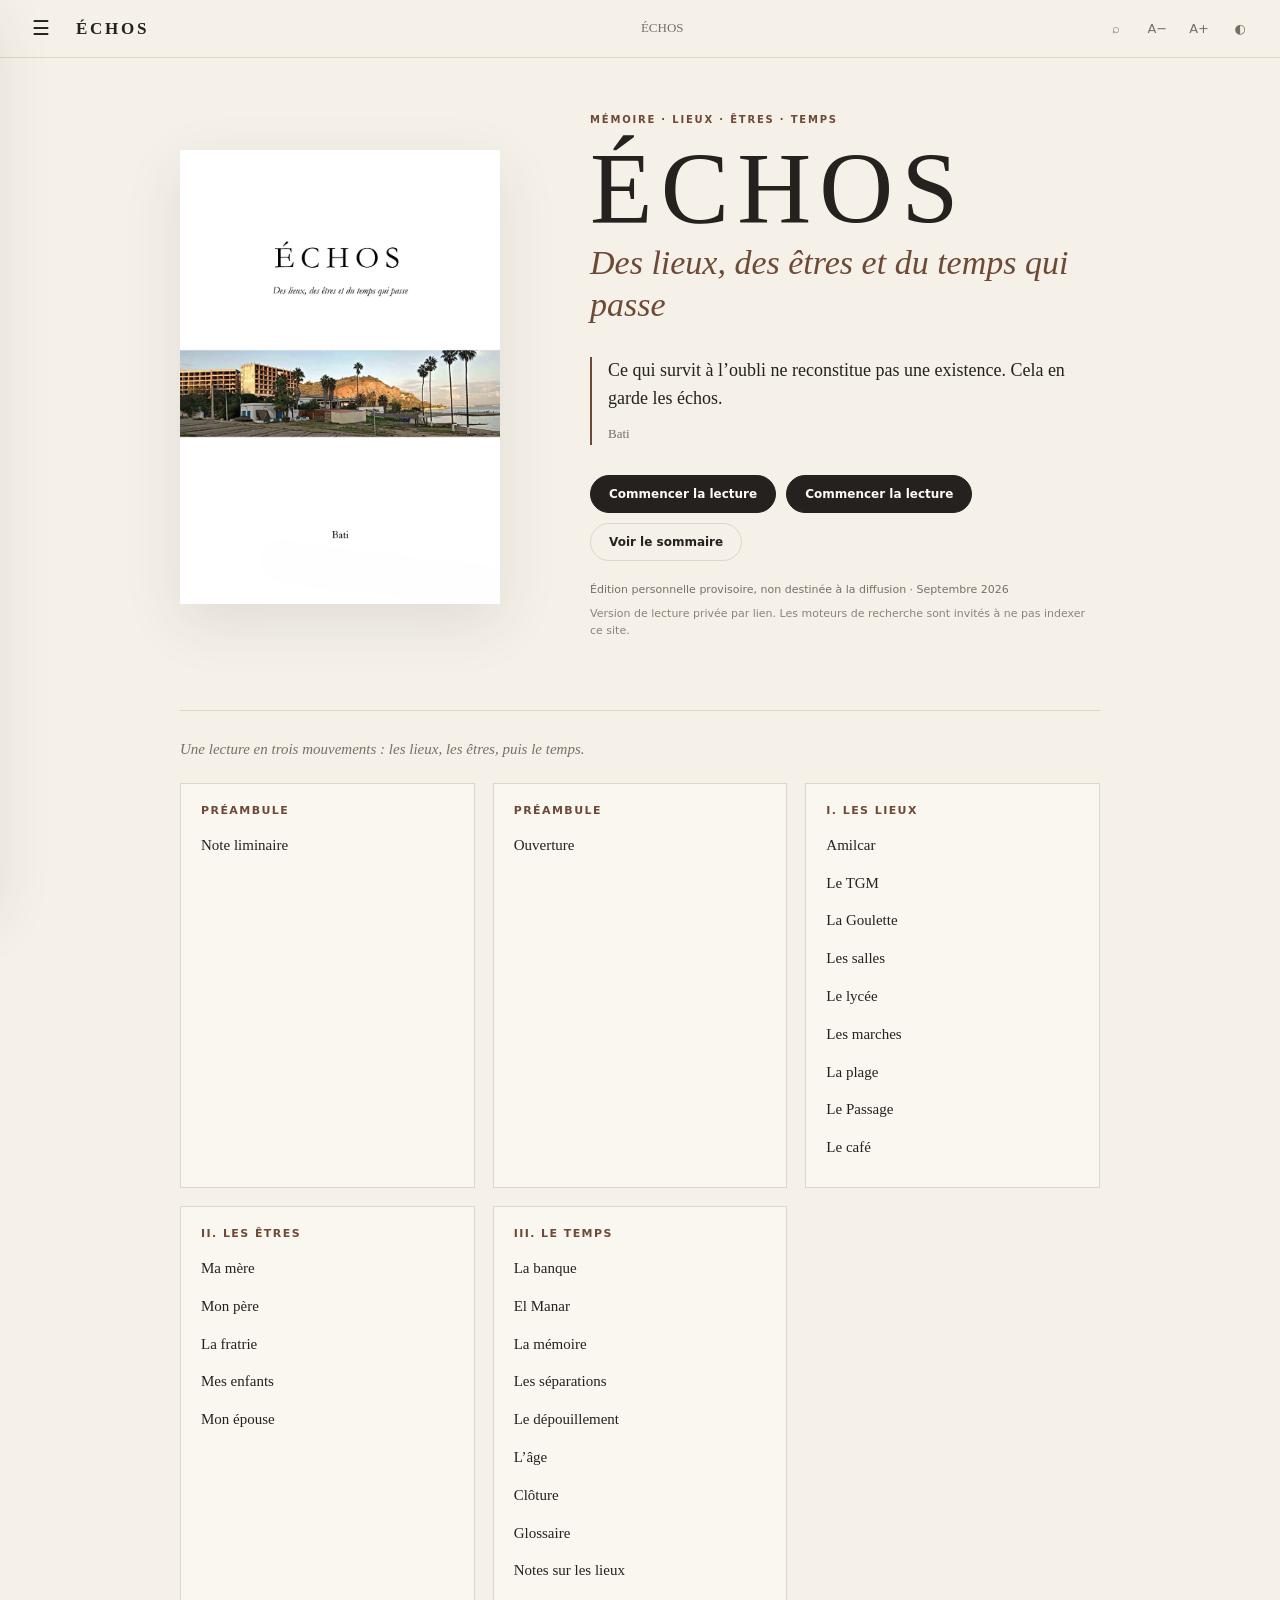
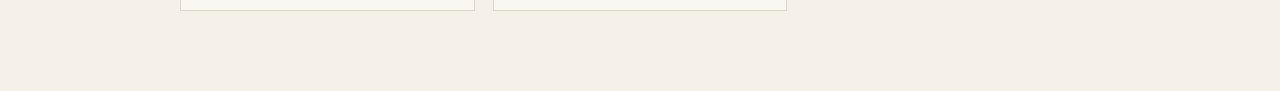
==== commit cc17af34: "Update index.html" ====
--- a/index.html
+++ b/index.html
@@ -8,7 +8,7 @@
   <title>ÉCHOS — Des lieux, des êtres et du temps qui passe</title>
   <link rel="stylesheet" href="style.css">
 </head>
-<body>
+<body class="edition-elegante">
   <header class="topbar">
     <button id="menuBtn" class="menu-button" aria-label="Ouvrir le sommaire">☰</button>
 
